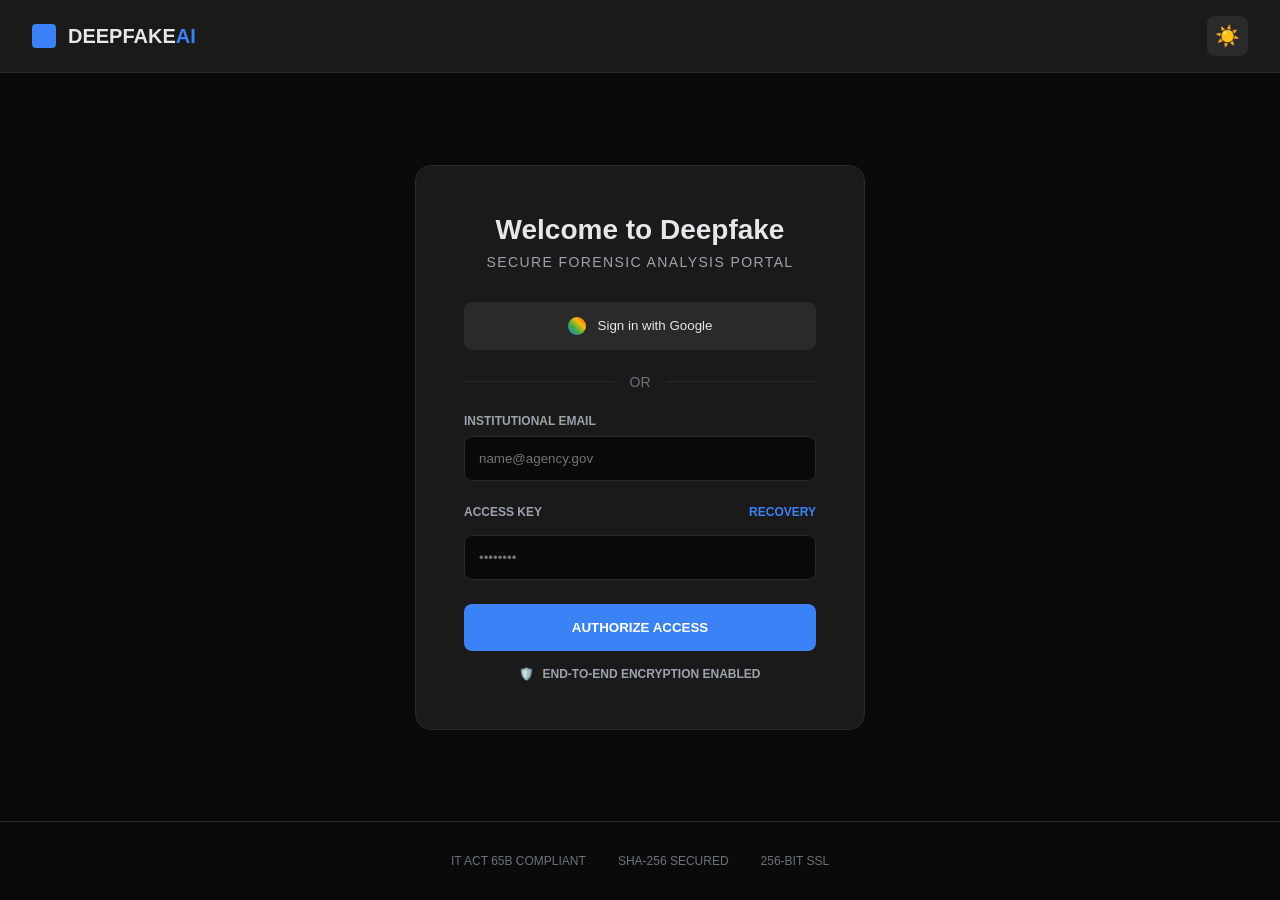
==== analysis.html @ 31f82e01 "Complete Deepfake Detection Website - All features implemented with polished black theme" ====
<!DOCTYPE html>
<html lang="en">
<head>
    <meta charset="UTF-8">
    <meta name="viewport" content="width=device-width, initial-scale=1.0">
    <title>ForensicAI - Analysis</title>
    <link rel="stylesheet" href="analysis-styles.css">
</head>
<body>
    <nav class="nav">
        <a href="index.html" class="logo">
            <div class="logo-icon"></div>
            <span>Deepfake</span>
        </a>
        <div class="nav-right">
            <button class="icon-btn" id="notifBtn">
                <svg viewBox="0 0 24 24" fill="none" stroke="currentColor" stroke-width="2">
                    <path d="M18 8A6 6 0 0 0 6 8c0 7-3 9-3 9h18s-3-2-3-9"/>
                    <path d="M13.73 21a2 2 0 0 1-3.46 0"/>
                </svg>
            </button>
            <button class="icon-btn" id="profileBtn">
                <svg viewBox="0 0 24 24" fill="none" stroke="currentColor" stroke-width="2">
                    <path d="M20 21v-2a4 4 0 0 0-4-4H8a4 4 0 0 0-4 4v2"/>
                    <circle cx="12" cy="7" r="4"/>
                </svg>
            </button>
            <button class="icon-btn" id="themeBtn">
                <svg viewBox="0 0 24 24" fill="none" stroke="currentColor" stroke-width="2">
                    <path d="M21 12.79A9 9 0 1 1 11.21 3 7 7 0 0 0 21 12.79z"/>
                </svg>
            </button>
        </div>
    </nav>

    <div class="main">
        <aside class="sidebar">
            <div class="sidebar-header">
                <svg viewBox="0 0 24 24" fill="none" stroke="currentColor" stroke-width="2">
                    <line x1="18" y1="20" x2="18" y2="10"/>
                    <line x1="12" y1="20" x2="12" y2="4"/>
                    <line x1="6" y1="20" x2="6" y2="14"/>
                </svg>
                <div>
                    <div>Deepfake</div>
                    <div class="sub">Admin Console</div>
                </div>
            </div>

            <nav class="sidebar-nav">
                <a href="index.html">
                    <svg viewBox="0 0 24 24" fill="none" stroke="currentColor" stroke-width="2">
                        <rect x="3" y="3" width="7" height="7"/>
                        <rect x="14" y="3" width="7" height="7"/>
                        <rect x="14" y="14" width="7" height="7"/>
                        <rect x="3" y="14" width="7" height="7"/>
                    </svg>
                    Dashboard
                </a>
                <a href="#" class="active">
                    <svg viewBox="0 0 24 24" fill="none" stroke="currentColor" stroke-width="2">
                        <path d="M14 2H6a2 2 0 0 0-2 2v16a2 2 0 0 0 2 2h12a2 2 0 0 0 2-2V8z"/>
                        <polyline points="14 2 14 8 20 8"/>
                    </svg>
                    Evidence
                </a>
                <a href="report.html">
                    <svg viewBox="0 0 24 24" fill="none" stroke="currentColor" stroke-width="2">
                        <path d="M14 2H6a2 2 0 0 0-2 2v16a2 2 0 0 0 2 2h12a2 2 0 0 0 2-2V8z"/>
                        <polyline points="14 2 14 8 20 8"/>
                        <line x1="16" y1="13" x2="8" y2="13"/>
                        <line x1="16" y1="17" x2="8" y2="17"/>
                    </svg>
                    Reports
                </a>
                <a href="settings.html">
                    <svg viewBox="0 0 24 24" fill="none" stroke="currentColor" stroke-width="2">
                        <circle cx="12" cy="12" r="3"/>
                        <path d="M12 1v6m0 6v6m5.2-13.2l-4.2 4.2m0 6l4.2 4.2M23 12h-6m-6 0H1m18.2 5.2l-4.2-4.2m0-6l4.2-4.2"/>
                    </svg>
                    Settings
                </a>
            </nav>
        </aside>

        <main class="content">
            <div class="waveform-box">
                <canvas id="waveform"></canvas>
                <div class="overlay">
                    <div class="search">
                        <svg viewBox="0 0 24 24" fill="none" stroke="currentColor" stroke-width="2">
                            <circle cx="11" cy="11" r="8"/>
                            <path d="m21 21-4.35-4.35"/>
                        </svg>
                    </div>
                    <h2>Analyzing Evidence...</h2>
                    <p>DeepScan Module Active</p>
                </div>
            </div>

            <div class="progress-box">
                <div class="progress-header">
                    <span class="title">RUNNING DEEPFAKE MODEL...</span>
                    <span class="percent" id="percent">0%</span>
                </div>
                <div class="progress-bar">
                    <div class="progress-fill" id="fill"></div>
                </div>
            </div>

            <div class="status-box">
                <div class="status done" id="s1">
                    <svg viewBox="0 0 24 24" fill="none" stroke="currentColor" stroke-width="2">
                        <polyline points="20 6 9 17 4 12"/>
                    </svg>
                    <span>Metadata extraction complete</span>
                </div>
                <div class="status done" id="s2">
                    <svg viewBox="0 0 24 24" fill="none" stroke="currentColor" stroke-width="2">
                        <polyline points="20 6 9 17 4 12"/>
                    </svg>
                    <span>Source verification validated</span>
                </div>
                <div class="status active" id="s3">
                    <svg class="spin" viewBox="0 0 24 24" fill="none" stroke="currentColor" stroke-width="2">
                        <path d="M21 12a9 9 0 1 1-6.219-8.56"/>
                    </svg>
                    <span>Processing temporal consistency frames...</span>
                </div>
                <div class="status" id="s4">
                    <svg viewBox="0 0 24 24" fill="none" stroke="currentColor" stroke-width="2">
                        <circle cx="12" cy="12" r="10"/>
                    </svg>
                    <span>Final forensic report generation</span>
                </div>
            </div>

            <div class="time">
                <em>Estimated time remaining: <span id="time">2 mins 45 secs</span></em>
            </div>

            <button class="warning">Do not close this window</button>

            <div class="info-cards">
                <div class="card">
                    <div class="label">SESSION ID</div>
                    <div class="value">F-882-X90</div>
                </div>
                <div class="card">
                    <div class="label">ENCRYPTION</div>
                    <div class="value">AES-256 Bit Secure</div>
                </div>
                <div class="card">
                    <div class="label">SERVER STATUS</div>
                    <div class="value"><span class="dot">●</span> Optimal</div>
                </div>
            </div>
        </main>
    </div>

    <script src="analysis-script.js"></script>
</body>
</html>
---- analysis-styles.css ----
* {
    margin: 0;
    padding: 0;
    box-sizing: border-box;
}

body {
    font-family: -apple-system, BlinkMacSystemFont, 'Segoe UI', sans-serif;
    background: #0a0a0a;
    color: #e5e7eb;
    transition: background 0.3s, color 0.3s;
    position: relative;
}

body::before {
    content: '';
    position: fixed;
    top: 0;
    left: 0;
    width: 100%;
    height: 100%;
    background-image: url('https://images.unsplash.com/photo-1639322537228-f710d846310a?w=1920&h=1080&fit=crop');
    background-size: cover;
    background-position: center;
    background-attachment: fixed;
    opacity: 0.03;
    z-index: -1;
    pointer-events: none;
}

body.light {
    background: #f8fafc;
    color: #0f172a;
}

body.light::before {
    opacity: 0.02;
}

.nav {
    display: flex;
    justify-content: space-between;
    align-items: center;
    padding: 1rem 2rem;
    background: #1a1a1a;
    border-bottom: 1px solid #2a2a2a;
    transition: background 0.3s, border-color 0.3s;
}

body.light .nav {
    background: #ffffff;
    border-bottom: 1px solid #e2e8f0;
    box-shadow: 0 1px 3px rgba(0, 0, 0, 0.1);
}

.logo {
    display: flex;
    align-items: center;
    gap: 0.75rem;
    font-size: 1.25rem;
    font-weight: 600;
    text-decoration: none;
    color: #e5e7eb;
    cursor: pointer;
    transition: color 0.3s;
}

body.light .logo {
    color: #0f172a;
}

.logo:hover {
    opacity: 0.8;
}

.logo-icon {
    width: 24px;
    height: 24px;
    background: #3B82F6;
    border-radius: 4px;
}

.nav-right {
    display: flex;
    gap: 0.5rem;
}

.icon-btn {
    background: #2a2a2a;
    border: none;
    padding: 0.5rem;
    border-radius: 0.5rem;
    cursor: pointer;
    width: 2.5rem;
    height: 2.5rem;
    transition: background 0.3s;
    display: flex;
    align-items: center;
    justify-content: center;
}

.icon-btn svg {
    width: 20px;
    height: 20px;
    color: #e5e7eb;
}

body.light .icon-btn {
    background: #f1f5f9;
    box-shadow: 0 1px 2px rgba(0, 0, 0, 0.05);
}

body.light .icon-btn svg {
    color: #334155;
}

.icon-btn:hover {
    background: #2a2a2a;
}

body.light .icon-btn:hover {
    background: #e2e8f0;
    box-shadow: 0 2px 4px rgba(0, 0, 0, 0.1);
}

.main {
    display: flex;
    height: calc(100vh - 73px);
}

.sidebar {
    width: 200px;
    background: #1a1a1a;
    border-right: 1px solid #2a2a2a;
    padding: 1.5rem 0;
    transition: background 0.3s, border-color 0.3s;
}

body.light .sidebar {
    background: #ffffff;
    border-right: 1px solid #e2e8f0;
    box-shadow: 2px 0 4px rgba(0, 0, 0, 0.05);
}

.sidebar-header {
    display: flex;
    gap: 0.75rem;
    padding: 0 1.5rem;
    margin-bottom: 2rem;
    align-items: center;
}

.sidebar-header svg {
    width: 24px;
    height: 24px;
    color: #3B82F6;
}

body.light .sidebar-header {
    color: #0f172a;
}

.sub {
    font-size: 0.75rem;
    color: #9ca3af;
}

body.light .sub {
    color: #64748b;
}

.sidebar-nav {
    display: flex;
    flex-direction: column;
}

.sidebar-nav a {
    padding: 0.75rem 1.5rem;
    color: #9ca3af;
    text-decoration: none;
    display: flex;
    align-items: center;
    gap: 0.75rem;
}

.sidebar-nav a svg {
    width: 18px;
    height: 18px;
}

body.light .sidebar-nav a {
    color: #64748b;
}

.sidebar-nav a:hover {
    background: #2a2a2a;
}

body.light .sidebar-nav a:hover {
    background: #f1f5f9;
}

.sidebar-nav a.active {
    background: #2a2a2a;
    color: #3B82F6;
    border-left: 3px solid #3B82F6;
}

body.light .sidebar-nav a.active {
    background: #eff6ff;
    color: #2563eb;
    border-left: 3px solid #3B82F6;
}

.content {
    flex: 1;
    padding: 2rem;
    overflow-y: auto;
}

.waveform-box {
    position: relative;
    background: #1a1a1a;
    border-radius: 1rem;
    height: 300px;
    margin-bottom: 2rem;
    transition: background 0.3s;
}

body.light .waveform-box {
    background: #ffffff;
    border: 1px solid #e2e8f0;
    box-shadow: 0 4px 6px rgba(0, 0, 0, 0.07);
}

#waveform {
    width: 100%;
    height: 100%;
}

.overlay {
    position: absolute;
    top: 50%;
    left: 50%;
    transform: translate(-50%, -50%);
    text-align: center;
}

body.light .overlay h2 {
    color: #0f172a;
}

.search {
    width: 3rem;
    height: 3rem;
    margin: 0 auto 1rem;
    animation: pulse 2s infinite;
}

.search svg {
    width: 100%;
    height: 100%;
    color: #3B82F6;
}

@keyframes pulse {
    0%, 100% { opacity: 1; }
    50% { opacity: 0.5; }
}

.overlay p {
    color: #9ca3af;
}

body.light .overlay p {
    color: #64748b;
}

.progress-box {
    background: #1a1a1a;
    border-radius: 1rem;
    padding: 1.5rem;
    margin-bottom: 1.5rem;
    transition: background 0.3s;
}

body.light .progress-box {
    background: #ffffff;
    border: 1px solid #e2e8f0;
    box-shadow: 0 4px 6px rgba(0, 0, 0, 0.07);
}

.progress-header {
    display: flex;
    justify-content: space-between;
    margin-bottom: 1rem;
}

.title {
    color: #3B82F6;
    font-weight: 600;
    font-size: 0.875rem;
}

.percent {
    font-weight: 600;
}

.progress-bar {
    height: 0.5rem;
    background: #2a2a2a;
    border-radius: 0.25rem;
}

.progress-fill {
    height: 100%;
    width: 0%;
    background: linear-gradient(90deg, #3B82F6, #8B5CF6);
    border-radius: 0.25rem;
}

.status-box {
    background: #1a1a1a;
    border-radius: 1rem;
    padding: 1.5rem;
    margin-bottom: 1rem;
    transition: background 0.3s;
}

body.light .status-box {
    background: #ffffff;
    border: 1px solid #e2e8f0;
    box-shadow: 0 4px 6px rgba(0, 0, 0, 0.07);
}

.status {
    display: flex;
    gap: 0.75rem;
    padding: 0.75rem 0;
    border-bottom: 1px solid #2a2a2a;
    color: #6b7280;
    align-items: center;
}

.status svg {
    width: 20px;
    height: 20px;
    flex-shrink: 0;
}

body.light .status {
    border-bottom: 1px solid #e2e8f0;
    color: #94a3b8;
}

.status:last-child {
    border-bottom: none;
}

.status.done {
    color: #e5e7eb;
}

body.light .status.done {
    color: #0f172a;
}

.status.done svg {
    color: #10b981;
}

body.light .status.done svg {
    color: #059669;
}

.status.active {
    color: #e5e7eb;
}

body.light .status.active {
    color: #0f172a;
}

.status.active svg {
    color: #3B82F6;
}

.spin {
    animation: spin 1s linear infinite;
}

@keyframes spin {
    from { transform: rotate(0deg); }
    to { transform: rotate(360deg); }
}

.time {
    text-align: center;
    color: #9ca3af;
    font-size: 0.875rem;
    margin-bottom: 1.5rem;
}

body.light .time {
    color: #64748b;
}

.warning {
    width: 100%;
    background: #2a2a2a;
    color: #e5e7eb;
    border: none;
    padding: 1rem;
    border-radius: 0.5rem;
    margin-bottom: 2rem;
}

body.light .warning {
    background: #f1f5f9;
    color: #475569;
    border: 1px solid #cbd5e1;
}

.info-cards {
    display: grid;
    grid-template-columns: repeat(auto-fit, minmax(200px, 1fr));
    gap: 1rem;
}

.card {
    background: #1a1a1a;
    border-radius: 0.75rem;
    padding: 1.25rem;
    border: 1px solid #2a2a2a;
    transition: background 0.3s, border-color 0.3s;
}

body.light .card {
    background: #ffffff;
    border: 1px solid #e2e8f0;
    box-shadow: 0 2px 4px rgba(0, 0, 0, 0.05);
}

.label {
    font-size: 0.75rem;
    color: #9ca3af;
    margin-bottom: 0.5rem;
}

body.light .label {
    color: #64748b;
}

.value {
    font-weight: 600;
}

body.light .value {
    color: #0f172a;
}

.dot {
    color: #10b981;
    font-size: 1.5rem;
}

@media (max-width: 768px) {
    .main {
        flex-direction: column;
    }
    .sidebar {
        width: 100%;
        border-right: none;
        border-bottom: 1px solid #2a2a2a;
    }
}

.modal {
    position: fixed;
    top: 0;
    left: 0;
    width: 100%;
    height: 100%;
    background: rgba(0, 0, 0, 0.7);
    display: flex;
    align-items: center;
    justify-content: center;
    z-index: 1000;
}

.modal-content {
    background: #1a1a1a;
    border-radius: 1rem;
    width: 90%;
    max-width: 500px;
    border: 1px solid #2a2a2a;
}

body.light .modal-content {
    background: #ffffff;
    border: 1px solid #e5e7eb;
}

.modal-header {
    display: flex;
    justify-content: space-between;
    align-items: center;
    padding: 1.5rem;
    border-bottom: 1px solid #2a2a2a;
}

body.light .modal-header {
    border-bottom: 1px solid #e5e7eb;
}

.modal-header h3 {
    margin: 0;
    font-size: 1.25rem;
}

.close-btn {
    background: none;
    border: none;
    font-size: 2rem;
    color: #9ca3af;
    cursor: pointer;
    line-height: 1;
}

.close-btn:hover {
    color: #ef4444;
}

.modal-body {
    padding: 1.5rem;
}

.form-group {
    margin-bottom: 1.5rem;
}

.form-group label {
    display: block;
    font-size: 0.875rem;
    font-weight: 600;
    color: #9ca3af;
    margin-bottom: 0.5rem;
}

.form-group input {
    width: 100%;
    background: #0a0a0a;
    border: 1px solid #2a2a2a;
    color: #e5e7eb;
    padding: 0.75rem;
    border-radius: 0.5rem;
    font-size: 1rem;
}

body.light .form-group input {
    background: #f3f4f6;
    border: 1px solid #d1d5db;
    color: #2a2a2a;
}

.form-group input:focus {
    outline: none;
    border-color: #3B82F6;
}

.modal-footer {
    display: flex;
    gap: 1rem;
    padding: 1.5rem;
    border-top: 1px solid #2a2a2a;
}

body.light .modal-footer {
    border-top: 1px solid #e5e7eb;
}

.btn-save, .btn-logout {
    flex: 1;
    padding: 0.75rem;
    border-radius: 0.5rem;
    font-weight: 600;
    border: none;
    cursor: pointer;
}

.btn-save {
    background: #3B82F6;
    color: #fff;
}

.btn-save:hover {
    background: #2563eb;
}

.btn-logout {
    background: #ef4444;
    color: #fff;
}

.btn-logout:hover {
    background: #dc2626;
}
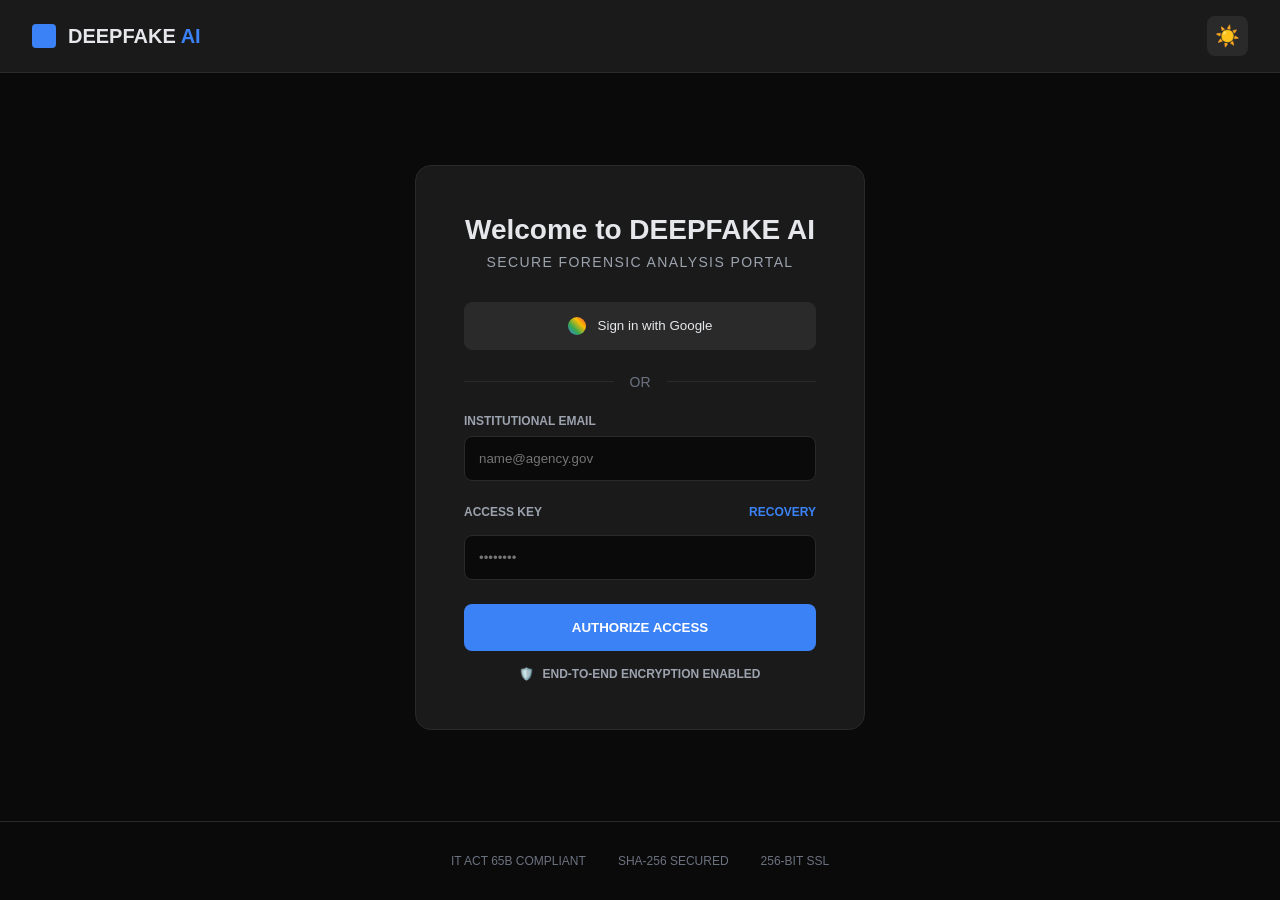
==== commit 7268c7dd: "Added blue AI branding, scanning particle animation, real storage detection, Google login popup, imp" ====
--- a/analysis.html
+++ b/analysis.html
@@ -10,7 +10,7 @@
     <nav class="nav">
         <a href="index.html" class="logo">
             <div class="logo-icon"></div>
-            <span>Deepfake</span>
+            <span>DEEPFAKE <span class="ai">AI</span></span>
         </a>
         <div class="nav-right">
             <button class="icon-btn" id="notifBtn">
@@ -42,7 +42,7 @@
                     <line x1="6" y1="20" x2="6" y2="14"/>
                 </svg>
                 <div>
-                    <div>Deepfake</div>
+                    <div>DEEPFAKE AI</div>
                     <div class="sub">Admin Console</div>
                 </div>
             </div>
--- a/analysis-styles.css
+++ b/analysis-styles.css
@@ -80,6 +80,10 @@
     border-radius: 4px;
 }
 
+.logo .ai {
+    color: #3B82F6;
+}
+
 .nav-right {
     display: flex;
     gap: 0.5rem;
